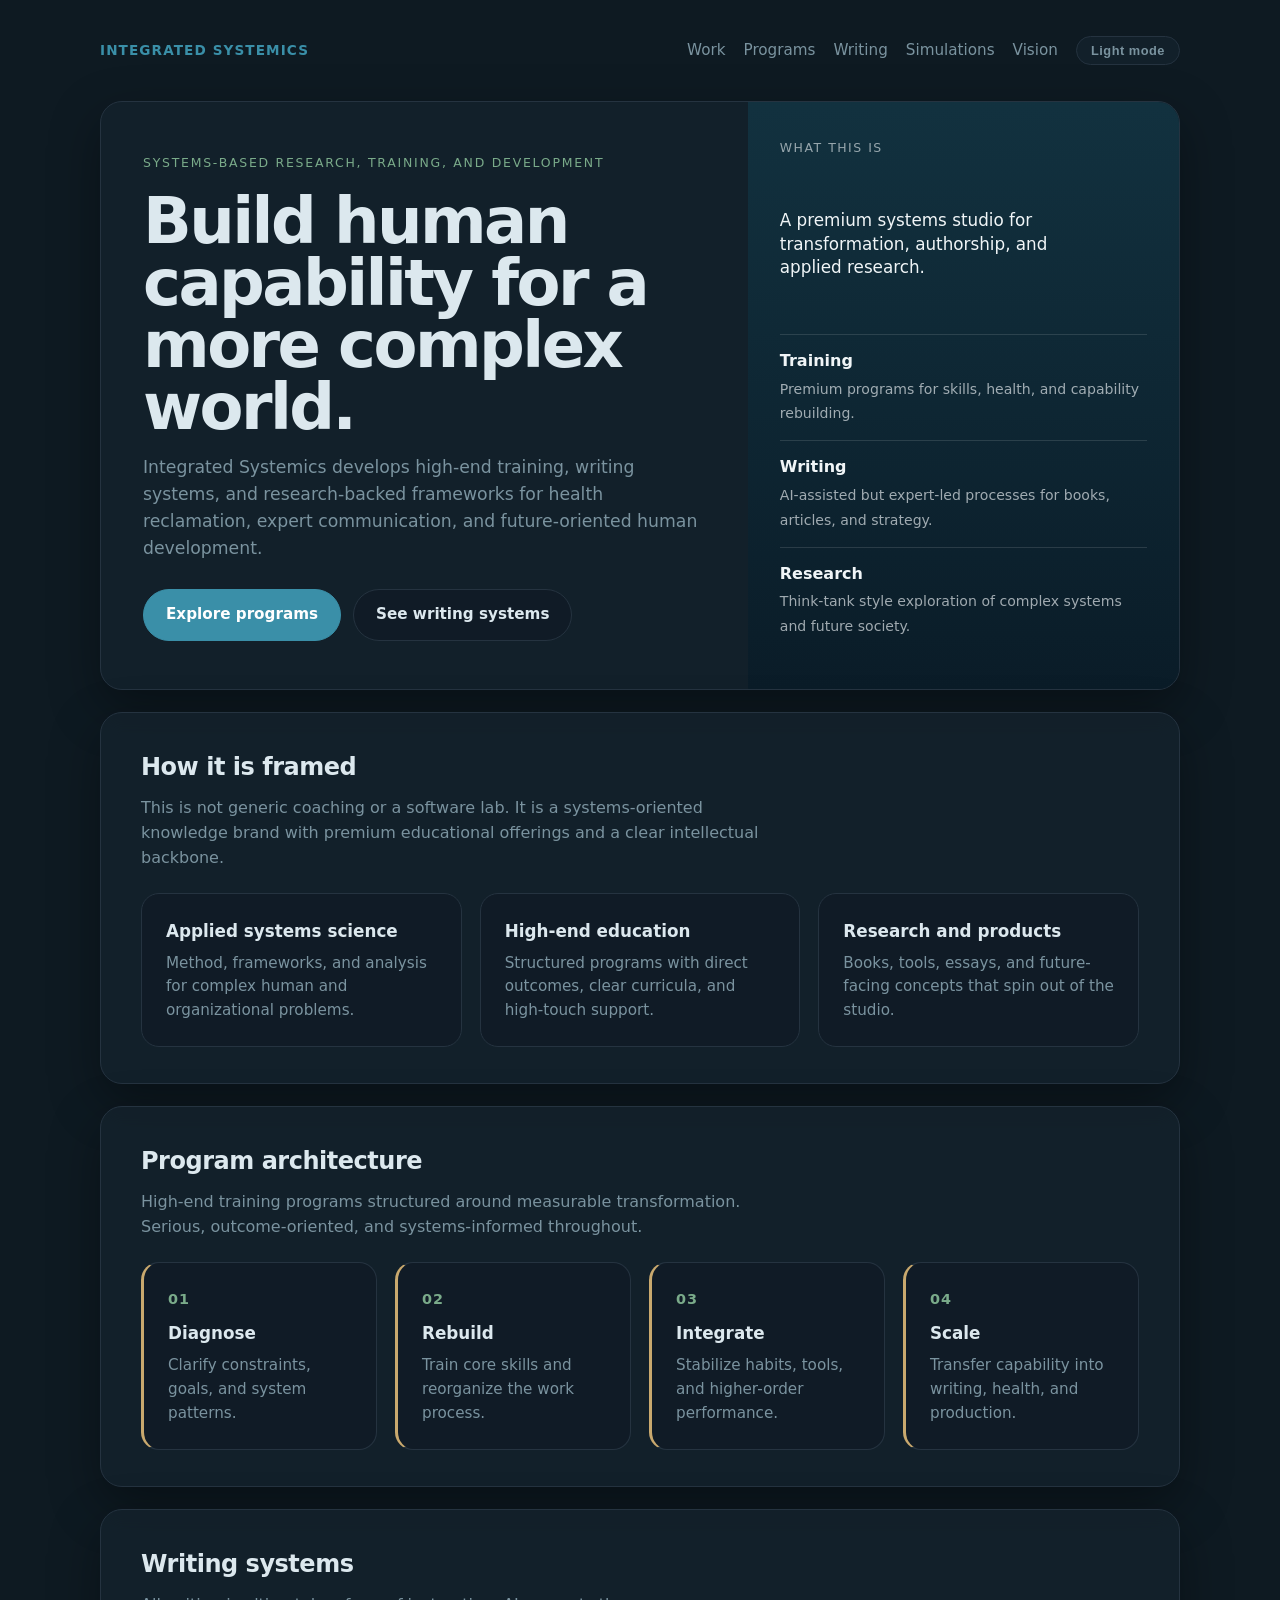
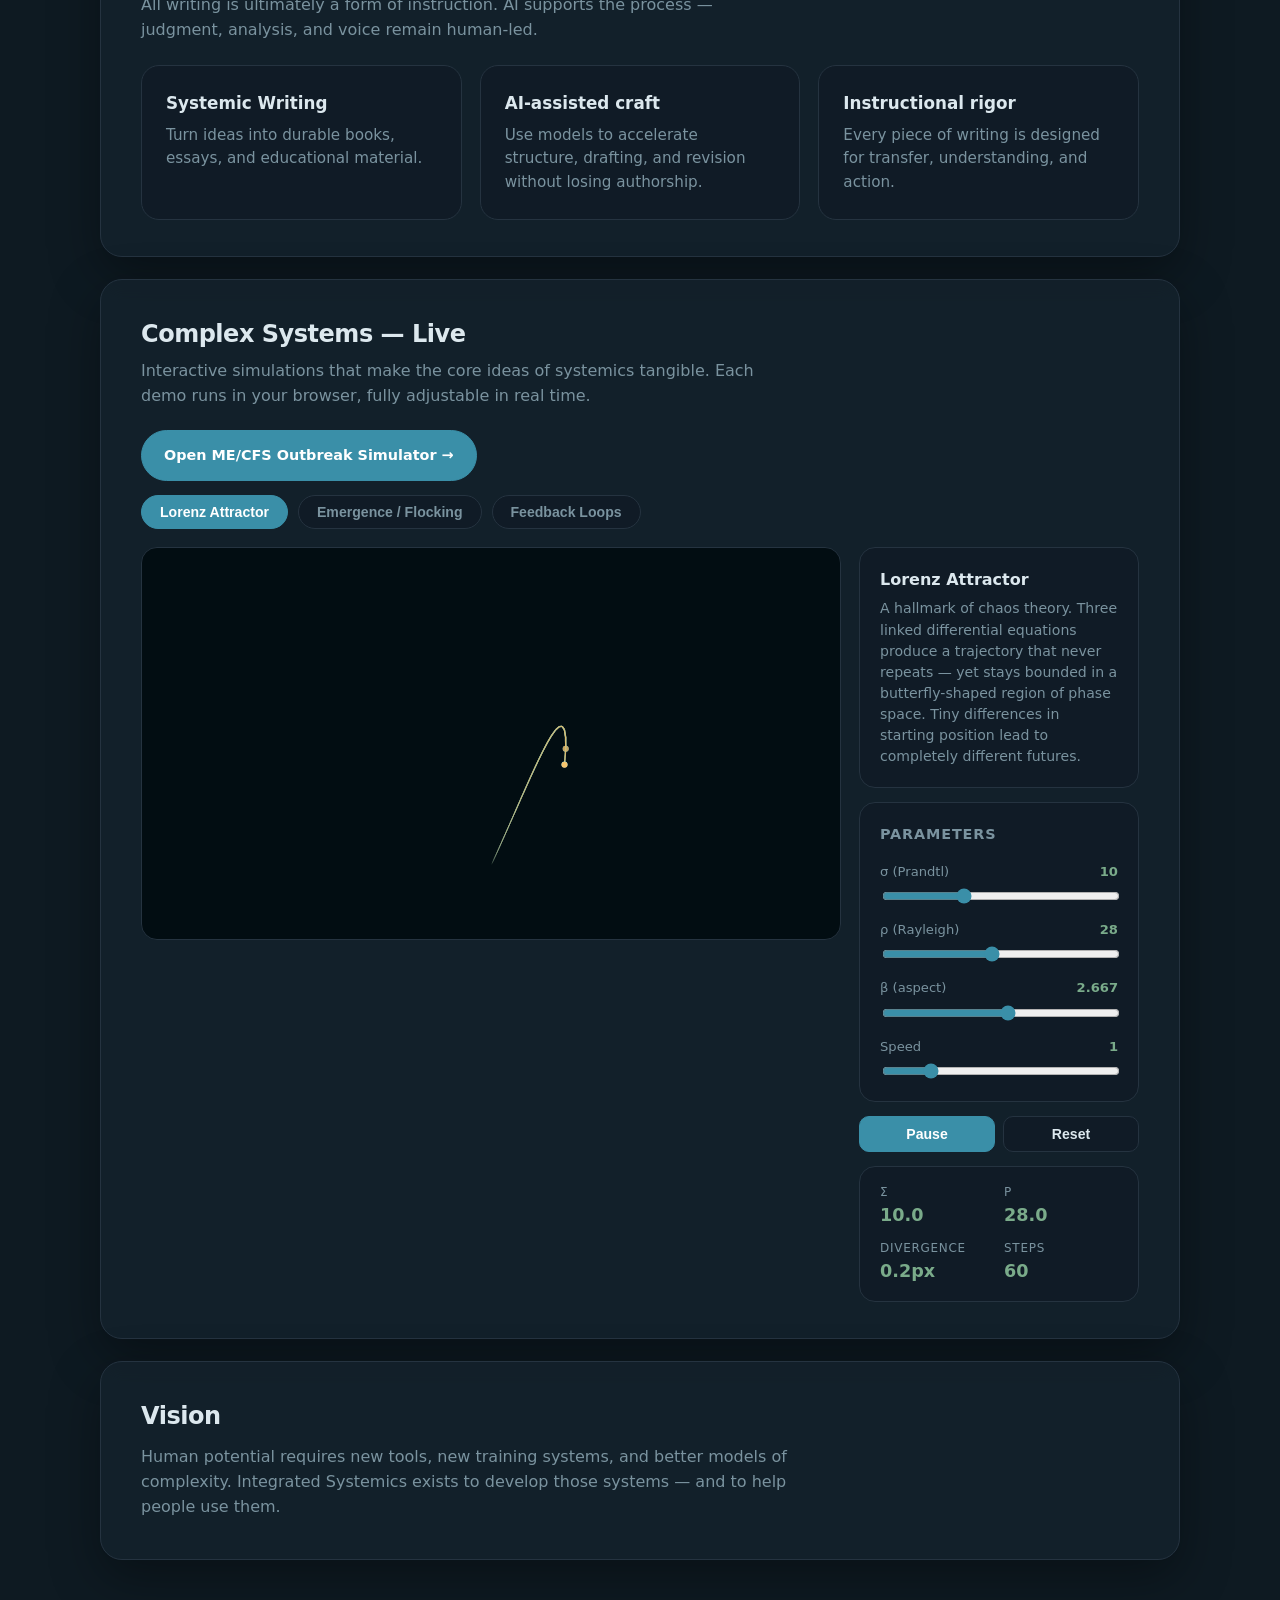
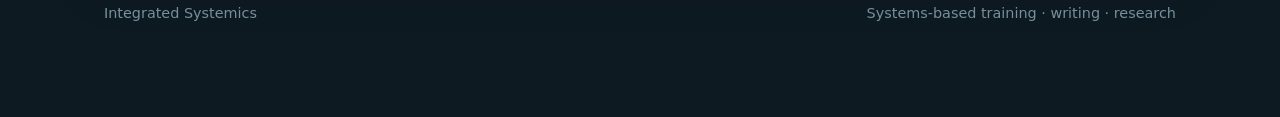
==== index.html @ 17e77167 "Update site ΓÇö Mon 06/01/2026 14:53:15.22" ====
<!doctype html>
<html lang="en" data-theme="dark">
<head>
  <meta charset="utf-8" />
  <meta name="viewport" content="width=device-width, initial-scale=1" />
  <title>Integrated Systemics</title>
  <link rel="stylesheet" href="style.css" />
  <script>
    (function(){
      const saved = localStorage.getItem('isrd-theme') || 'dark';
      document.documentElement.dataset.theme = saved;
      document.addEventListener('DOMContentLoaded', function(){
        const btn = document.getElementById('themeBtn');
        if (!btn) return;
        btn.textContent = saved === 'dark' ? 'Light mode' : 'Dark mode';
        btn.addEventListener('click', function(){
          const dark = document.documentElement.dataset.theme === 'dark';
          const next = dark ? 'light' : 'dark';
          document.documentElement.dataset.theme = next;
          btn.textContent = next === 'dark' ? 'Light mode' : 'Dark mode';
          localStorage.setItem('isrd-theme', next);
        });
      });
    })();
  </script>
</head>
<body>
  <div class="site-shell">

    <!-- ── Top bar ───────────────────────────────────────────────── -->
    <header class="topbar">
      <div class="brand" data-slot="brand">Integrated Systemics</div>
      <nav class="nav" id="mainNav">
        <!-- populated by render-index.js -->
        <button class="theme-toggle" id="themeBtn">Light mode</button>
      </nav>
    </header>

    <main>

      <!-- ── Hero ─────────────────────────────────────────────────── -->
      <section class="hero panel">
        <div class="hero-copy">
          <div class="eyebrow"  id="heroEyebrow"></div>
          <h1 id="heroHeadline"></h1>
          <p class="lede"       id="heroLede"></p>
          <div class="actions">
            <a class="btn primary" id="heroCTAPrimary"   href="#programs"></a>
            <a class="btn"         id="heroCTASecondary" href="#writing"></a>
          </div>
        </div>
        <aside class="hero-aside">
          <div class="aside-kicker"  id="heroAsideKicker"></div>
          <p class="aside-text"      id="heroAsideSummary"></p>
          <div id="heroStats"><!-- stats injected --></div>
        </aside>
      </section>

      <!-- ── Work ─────────────────────────────────────────────────── -->
      <section class="section panel" id="work">
        <h2 data-slot="section-heading"></h2>
        <p  data-slot="section-body"></p>
        <div data-slot="grid" class="grid three-up"></div>
      </section>

      <!-- ── Programs ─────────────────────────────────────────────── -->
      <section class="section panel" id="programs">
        <h2 data-slot="section-heading"></h2>
        <p  data-slot="section-body"></p>
        <div data-slot="grid" class="grid four-up"></div>
      </section>

      <!-- ── Writing ──────────────────────────────────────────────── -->
      <section class="section panel" id="writing">
        <h2 data-slot="section-heading"></h2>
        <p  data-slot="section-body"></p>
        <div data-slot="grid" class="grid three-up"></div>
      </section>

      <!-- ── Simulations ───────────────────────────────────────────── -->
      <section class="section panel sim-section" id="simulations">
        <h2 data-slot="section-heading"></h2>
        <p  data-slot="section-body"></p>

        <div style="margin-bottom:14px">
          <a class="btn primary" data-slot="sim-link" href="sims.html" style="font-size:.9rem"></a>
        </div>

        <div class="sim-tabs" id="simTabs">
          <button class="sim-tab active" data-sim="lorenz">Lorenz Attractor</button>
          <button class="sim-tab"        data-sim="boids">Emergence / Flocking</button>
          <button class="sim-tab"        data-sim="feedback">Feedback Loops</button>
        </div>

        <div class="sim-stage">
          <div class="sim-canvas-wrap">
            <canvas id="simCanvas"></canvas>
          </div>
          <div class="sim-controls">
            <div class="sim-info">
              <h4 id="simTitle">Loading…</h4>
              <p  id="simDesc"></p>
            </div>
            <div class="sim-params" id="simParams"><h4>Parameters</h4></div>
            <div class="sim-btns">
              <button class="sim-btn play" id="playBtn">Pause</button>
              <button class="sim-btn"      id="resetBtn">Reset</button>
            </div>
            <div class="sim-stats" id="simStats"></div>
          </div>
        </div>
        <!-- no data-slot="grid" — sim section has custom layout above -->
      </section>

      <!-- ── Vision ───────────────────────────────────────────────── -->
      <section class="section panel" id="vision">
        <h2 data-slot="section-heading"></h2>
        <p  data-slot="section-body"></p>
      </section>

    </main>

    <footer class="footer">
      <div id="footerBrand"></div>
      <div id="footerTagline"></div>
    </footer>
  </div>

  <script type="module">
    import { renderIndex } from './js/render-index.js';
    import { SimEngine }   from './sim-engine.js';
    import { LorenzSim }   from './sims/lorenz.js';
    import { BoidsSim }    from './sims/boids.js';
    import { FeedbackSim } from './sims/feedback.js';

    // ── Content render (populates all text from JSON) ──────────────
    await renderIndex();

    // ── Inline sim engine ──────────────────────────────────────────
    const engine = new SimEngine('simCanvas');
    engine.register('lorenz',   LorenzSim);
    engine.register('boids',    BoidsSim);
    engine.register('feedback', FeedbackSim);

    const SIMS = { lorenz: LorenzSim, boids: BoidsSim, feedback: FeedbackSim };

    function buildParams(simId) {
      const sim  = SIMS[simId];
      const wrap = document.getElementById('simParams');
      wrap.innerHTML = '<h4>Parameters</h4>';
      for (const [key, cfg] of Object.entries(sim.params)) {
        const row = document.createElement('div');
        row.className = 'param-row';
        row.innerHTML = `
          <label>${cfg.label} <span id="val-${key}">${cfg.default}</span></label>
          <input type="range" min="${cfg.min}" max="${cfg.max}" step="${cfg.step}"
                 value="${cfg.default}" data-key="${key}" />`;
        wrap.appendChild(row);
      }
      wrap.querySelectorAll('input[type=range]').forEach(inp => {
        inp.addEventListener('input', () => {
          document.getElementById('val-' + inp.dataset.key).textContent =
            (+inp.value).toFixed(inp.step.includes('.') ? inp.step.split('.')[1].length : 0);
          engine.setParam(inp.dataset.key, inp.value);
        });
      });
    }

    function loadSim(id) {
      const sim = SIMS[id];
      document.getElementById('simTitle').textContent = sim.label;
      document.getElementById('simDesc').textContent  = sim.description;
      buildParams(id);
      engine.load(id);
      document.getElementById('playBtn').textContent = 'Pause';
      document.getElementById('playBtn').classList.add('play');
    }

    engine.onStats(stats => {
      document.getElementById('simStats').innerHTML = Object.entries(stats)
        .map(([k,v]) => `<div class="stat-pill"><span>${k}</span><span>${v}</span></div>`)
        .join('');
    });

    document.getElementById('simTabs').addEventListener('click', e => {
      const tab = e.target.closest('.sim-tab');
      if (!tab) return;
      document.querySelectorAll('.sim-tab').forEach(t => t.classList.remove('active'));
      tab.classList.add('active');
      loadSim(tab.dataset.sim);
    });

    document.getElementById('playBtn').addEventListener('click', () => {
      const pb = document.getElementById('playBtn');
      if (engine.isRunning) {
        engine.pause(); pb.textContent = 'Play'; pb.classList.remove('play');
      } else {
        engine.play();  pb.textContent = 'Pause'; pb.classList.add('play');
      }
    });

    document.getElementById('resetBtn').addEventListener('click', () => {
      engine.reset();
      document.getElementById('playBtn').textContent = 'Pause';
      document.getElementById('playBtn').classList.add('play');
    });

    loadSim('lorenz');
  </script>
</body>
</html>
---- style.css ----
/* ─── Theme tokens ─────────────────────────────────────────────────── */
:root {
  --bg:       #ddd9d0;
  --bg2:      #ccc8bf;
  --panel:    rgba(255,255,255,.78);
  --panel-b:  rgba(255,255,255,.92);
  --text:     #12202a;
  --muted:    #54626d;
  --line:     #bfc4be;
  --accent:   #1f4b5a;
  --accent2:  #5e7c6a;
  --warm:     #b59b6a;
  --hero-dark:linear-gradient(180deg,rgba(31,75,90,.96),rgba(22,40,50,.96));
  --shadow:   0 18px 50px rgba(18,32,43,.10);
  --max:      1120px;
  --radius:   22px;
}

[data-theme="dark"] {
  --bg:       #0e1a22;
  --bg2:      #0a1219;
  --panel:    rgba(20,34,44,.88);
  --panel-b:  rgba(16,28,38,.95);
  --text:     #dce8ee;
  --muted:    #7a939f;
  --line:     #253340;
  --accent:   #3a8fa8;
  --accent2:  #7aab8a;
  --warm:     #c9a96e;
  --hero-dark:linear-gradient(180deg,rgba(18,50,64,.97),rgba(10,28,40,.97));
  --shadow:   0 18px 50px rgba(0,0,0,.35);
}

/* ─── Reset / base ─────────────────────────────────────────────────── */
*, *::before, *::after { box-sizing: border-box; }
html { scroll-behavior: smooth; }

body {
  margin: 0;
  font-family: Inter, ui-sans-serif, system-ui, -apple-system, BlinkMacSystemFont, "Segoe UI", sans-serif;
  background: var(--bg);
  color: var(--text);
  line-height: 1.55;
  transition: background .3s, color .3s;
}

a { color: inherit; text-decoration: none; }
a:hover { opacity: .8; }

.site-shell {
  max-width: var(--max);
  margin: 0 auto;
  padding: 28px 20px 72px;
}

/* ─── Top bar ──────────────────────────────────────────────────────── */
.topbar {
  display: flex;
  justify-content: space-between;
  align-items: center;
  gap: 16px;
  padding: 8px 0 28px;
  flex-wrap: wrap;
}

.brand {
  font-weight: 700;
  letter-spacing: .08em;
  text-transform: uppercase;
  font-size: .85rem;
  color: var(--accent);
}

.nav {
  display: flex;
  align-items: center;
  gap: 18px;
  color: var(--muted);
  font-size: .95rem;
  flex-wrap: wrap;
}

/* ─── Theme toggle ─────────────────────────────────────────────────── */
.theme-toggle {
  background: var(--panel);
  border: 1px solid var(--line);
  border-radius: 999px;
  padding: 6px 14px;
  font-size: .8rem;
  font-weight: 600;
  color: var(--muted);
  cursor: pointer;
  letter-spacing: .04em;
  transition: background .2s, color .2s;
  backdrop-filter: blur(6px);
}
.theme-toggle:hover { color: var(--text); }

/* ─── Panel base ───────────────────────────────────────────────────── */
.panel {
  background: var(--panel);
  backdrop-filter: blur(10px);
  border: 1px solid var(--line);
  border-radius: var(--radius);
  box-shadow: var(--shadow);
}

/* ─── Hero ─────────────────────────────────────────────────────────── */
.hero {
  display: grid;
  grid-template-columns: 1.2fr .8fr;
  gap: 0;
  align-items: stretch;
  margin-top: 8px;
  overflow: hidden;
}

.hero-copy { padding: 48px 42px; }

.eyebrow {
  display: inline-block;
  font-size: .78rem;
  text-transform: uppercase;
  letter-spacing: .14em;
  color: var(--accent2);
  margin-bottom: 16px;
}

h1 {
  margin: .1rem 0 16px;
  font-size: clamp(2.2rem, 5vw, 4rem);
  line-height: .97;
  letter-spacing: -.04em;
  max-width: 12ch;
}

.lede {
  max-width: 56ch;
  font-size: 1.08rem;
  color: var(--muted);
  margin: 0 0 28px;
}

.actions { display: flex; gap: 12px; flex-wrap: wrap; }

.btn {
  padding: 13px 22px;
  border-radius: 999px;
  font-weight: 600;
  font-size: .95rem;
  border: 1px solid var(--line);
  background: var(--panel-b);
  color: var(--text);
  display: inline-block;
  cursor: pointer;
  transition: opacity .15s;
}
.btn.primary {
  background: var(--accent);
  color: #fff;
  border-color: var(--accent);
}

.hero-aside {
  padding: 36px 32px;
  background: var(--hero-dark);
  color: #f0f5f7;
  display: flex;
  flex-direction: column;
  justify-content: space-between;
  gap: 8px;
}
.aside-kicker {
  font-size: .78rem;
  letter-spacing: .12em;
  text-transform: uppercase;
  color: rgba(240,245,247,.6);
}
.aside-text {
  font-size: 1.05rem;
  margin: 10px 0 12px;
  max-width: 26ch;
  line-height: 1.4;
}
.stat { padding: 14px 0; border-top: 1px solid rgba(255,255,255,.12); }
.stat strong { display: block; font-size: 1rem; margin-bottom: 3px; }
.stat span { font-size: .88rem; color: rgba(240,245,247,.65); }

/* ─── Content sections ─────────────────────────────────────────────── */
.section {
  margin-top: 22px;
  padding: 36px 40px;
}
.section h2 {
  margin: 0 0 10px;
  font-size: 1.5rem;
  letter-spacing: -.02em;
}
.section > p {
  margin: 0 0 4px;
  color: var(--muted);
  max-width: 64ch;
}

/* ─── Grids ────────────────────────────────────────────────────────── */
.grid { display: grid; gap: 18px; margin-top: 22px; }
.three-up { grid-template-columns: repeat(3, 1fr); }
.four-up  { grid-template-columns: repeat(4, 1fr); }

/* ─── Cards ────────────────────────────────────────────────────────── */
.card {
  padding: 24px;
  border: 1px solid var(--line);
  border-radius: 18px;
  background: var(--panel-b);
}
.card h3 { margin: 0 0 8px; font-size: 1.05rem; }
.card p   { margin: 0; color: var(--muted); font-size: .95rem; }

/* ─── Steps ────────────────────────────────────────────────────────── */
.step {
  padding: 24px;
  border: 1px solid var(--line);
  border-left: 3px solid var(--warm);
  border-radius: 18px;
  background: var(--panel-b);
}
.step > span {
  font-weight: 700;
  color: var(--accent2);
  display: inline-block;
  margin-bottom: 10px;
  font-size: .9rem;
  letter-spacing: .06em;
}
.step h3 { margin: 0 0 8px; font-size: 1.05rem; }
.step p  { margin: 0; color: var(--muted); font-size: .95rem; }

/* ─── Simulations section ──────────────────────────────────────────── */
.sim-section { margin-top: 22px; padding: 36px 40px; }
.sim-section h2 { margin: 0 0 6px; font-size: 1.5rem; letter-spacing: -.02em; }
.sim-section > p { color: var(--muted); margin: 0 0 22px; max-width: 64ch; }

.sim-tabs {
  display: flex;
  gap: 10px;
  flex-wrap: wrap;
  margin-bottom: 18px;
}
.sim-tab {
  padding: 8px 18px;
  border-radius: 999px;
  border: 1px solid var(--line);
  background: var(--panel-b);
  color: var(--muted);
  font-size: .88rem;
  font-weight: 600;
  cursor: pointer;
  transition: all .15s;
}
.sim-tab.active, .sim-tab:hover {
  background: var(--accent);
  color: #fff;
  border-color: var(--accent);
}

.sim-stage {
  display: grid;
  grid-template-columns: 1fr 280px;
  gap: 18px;
  align-items: start;
}

.sim-canvas-wrap {
  border-radius: 16px;
  overflow: hidden;
  border: 1px solid var(--line);
  background: #040e14;
  position: relative;
}
.sim-canvas-wrap canvas {
  display: block;
  width: 100%;
}

.sim-controls {
  display: flex;
  flex-direction: column;
  gap: 14px;
}

.sim-info {
  background: var(--panel-b);
  border: 1px solid var(--line);
  border-radius: 16px;
  padding: 20px;
}
.sim-info h4 { margin: 0 0 6px; font-size: 1rem; color: var(--text); }
.sim-info p  { margin: 0; font-size: .88rem; color: var(--muted); line-height: 1.5; }

.sim-params {
  background: var(--panel-b);
  border: 1px solid var(--line);
  border-radius: 16px;
  padding: 20px;
  display: flex;
  flex-direction: column;
  gap: 14px;
}
.sim-params h4 { margin: 0 0 2px; font-size: .9rem; color: var(--muted); letter-spacing: .06em; text-transform: uppercase; }

.param-row { display: flex; flex-direction: column; gap: 4px; }
.param-row label { font-size: .82rem; color: var(--muted); display: flex; justify-content: space-between; }
.param-row label span { color: var(--accent2); font-weight: 600; }
.param-row input[type=range] {
  width: 100%;
  accent-color: var(--accent);
  cursor: pointer;
}

.sim-btns { display: flex; gap: 8px; }
.sim-btn {
  flex: 1;
  padding: 9px 0;
  border-radius: 10px;
  border: 1px solid var(--line);
  background: var(--panel-b);
  color: var(--text);
  font-size: .88rem;
  font-weight: 600;
  cursor: pointer;
  transition: background .15s;
}
.sim-btn:hover { background: var(--accent); color: #fff; border-color: var(--accent); }
.sim-btn.play  { background: var(--accent); color: #fff; border-color: var(--accent); }

.sim-stats {
  background: var(--panel-b);
  border: 1px solid var(--line);
  border-radius: 16px;
  padding: 16px 20px;
  display: grid;
  grid-template-columns: 1fr 1fr;
  gap: 10px;
}
.stat-pill { display: flex; flex-direction: column; }
.stat-pill span:first-child { font-size: .75rem; color: var(--muted); text-transform: uppercase; letter-spacing: .06em; }
.stat-pill span:last-child  { font-size: 1.1rem; font-weight: 700; color: var(--accent2); }

/* ─── Footer ───────────────────────────────────────────────────────── */
.footer {
  display: flex;
  justify-content: space-between;
  gap: 18px;
  flex-wrap: wrap;
  margin-top: 22px;
  padding: 20px 4px;
  color: var(--muted);
  font-size: .9rem;
}

/* ─── Responsive ───────────────────────────────────────────────────── */
@media (max-width: 900px) {
  .hero                      { grid-template-columns: 1fr; }
  .hero-copy                 { padding: 32px 28px; }
  .three-up, .four-up        { grid-template-columns: 1fr; }
  .section, .sim-section     { padding: 28px 24px; }
  h1                         { max-width: none; }
  .sim-stage                 { grid-template-columns: 1fr; }
}
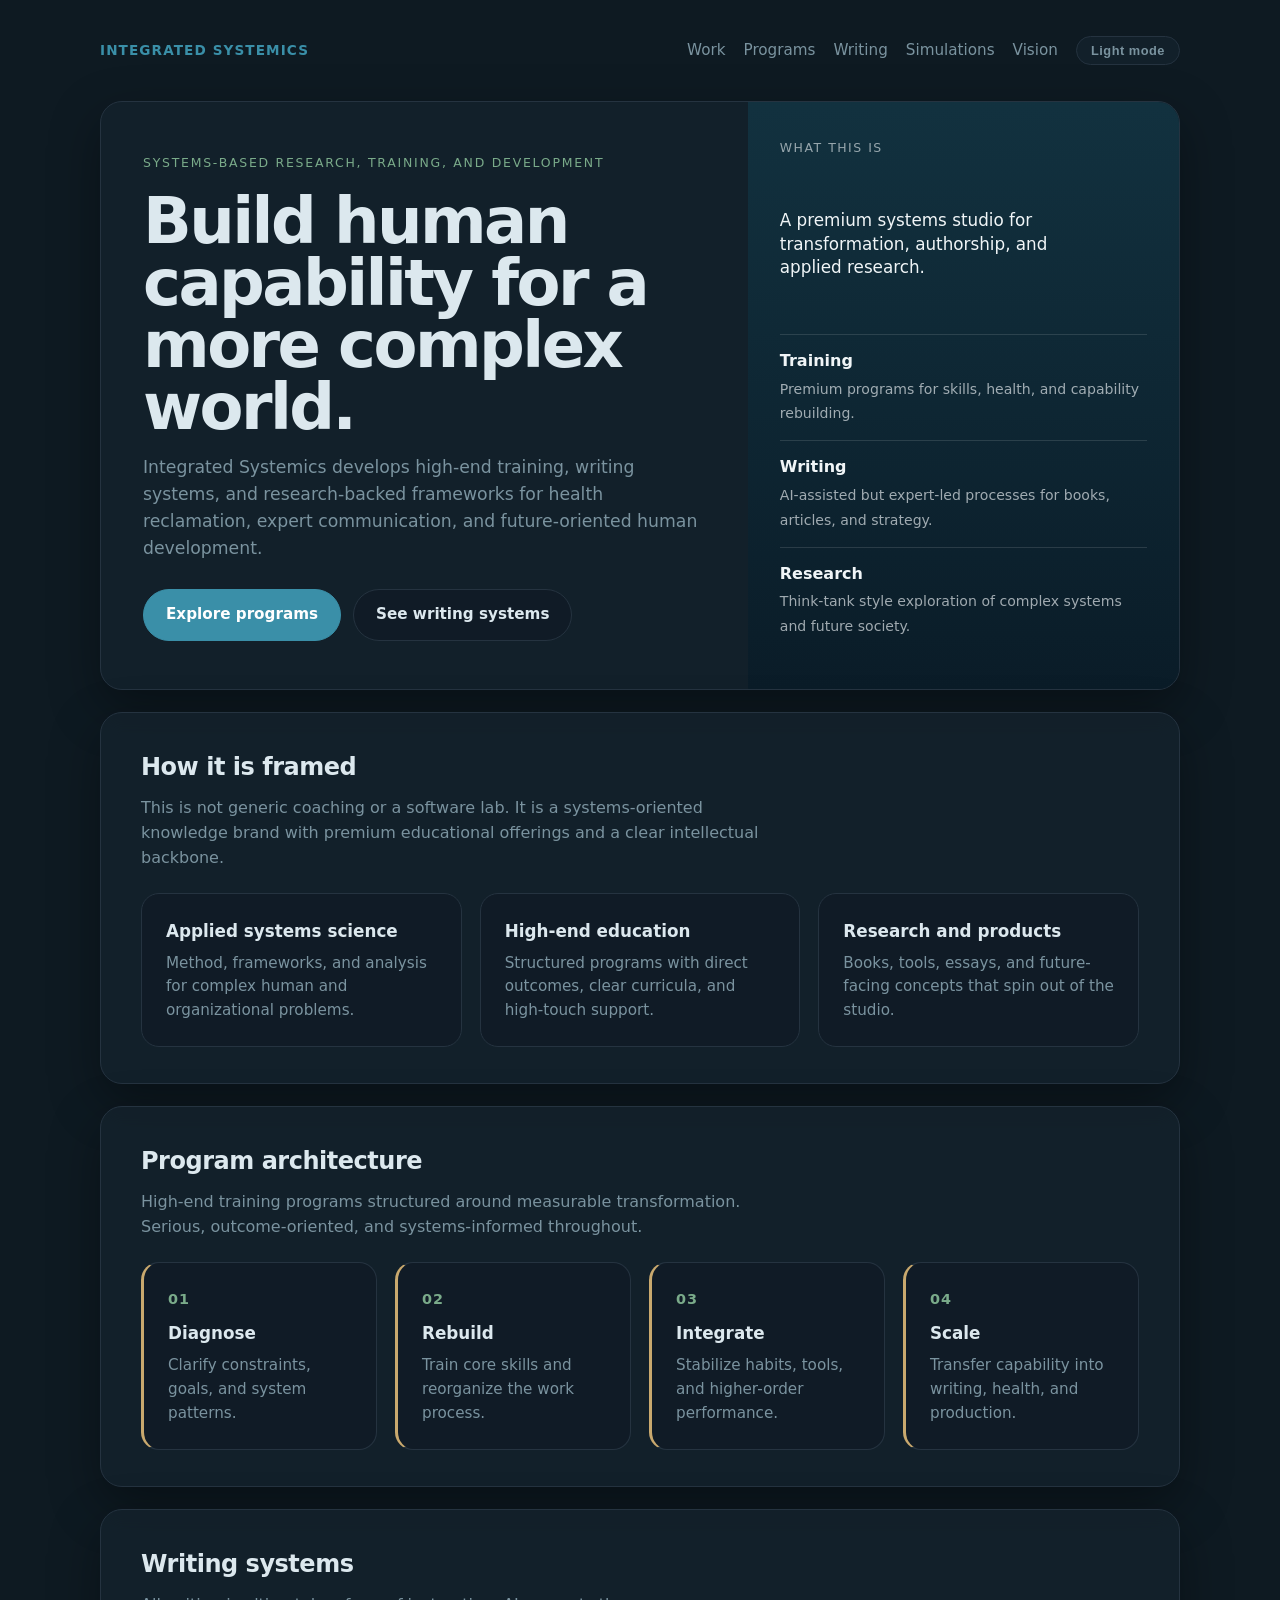
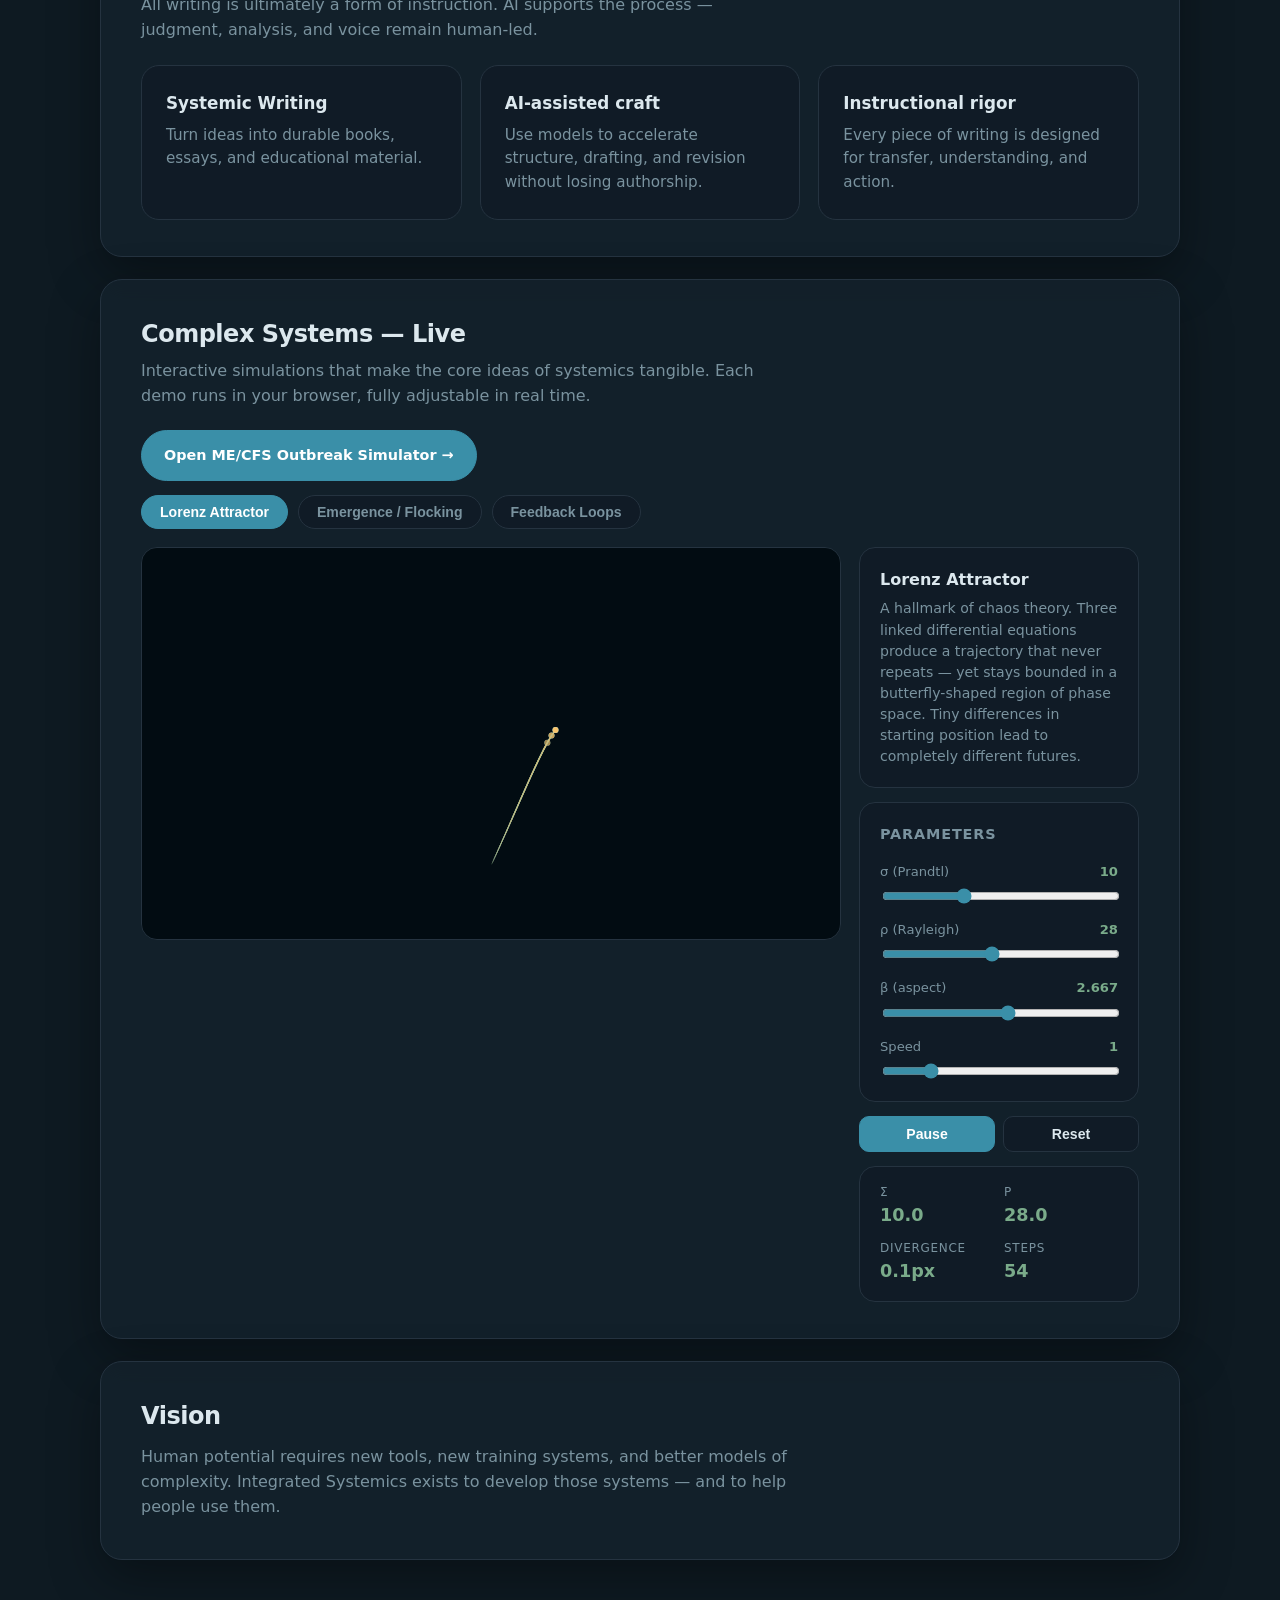
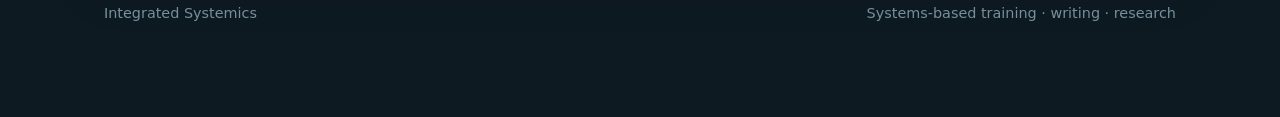
==== commit 5068d500: "Add slider min/max labels, personal env exposures (mold/chemical/air), file:// protocol error page; " ====
--- a/index.html
+++ b/index.html
@@ -127,6 +127,16 @@
   </div>
 
   <script type="module">
+    if (location.protocol === 'file:') {
+      document.body.innerHTML = `<div style="font-family:Inter,sans-serif;padding:48px;max-width:540px;
+        margin:80px auto;background:#0e1a22;color:#c8dce4;border-radius:18px;border:1px solid #253340;line-height:1.7">
+        <div style="font-size:1.2rem;font-weight:700;margin-bottom:10px;color:#e0eef4">Local server required</div>
+        <p>This page uses ES modules and loads content from JSON files, which browsers block on <code>file://</code>.</p>
+        <p><strong>Fix:</strong> double-click <code>run_local.bat</code> in the project folder, then open
+        <a href="http://localhost:8000" style="color:#3a8fa8">http://localhost:8000</a>.</p>
+      </div>`;
+      throw new Error('file:// not supported');
+    }
     import { renderIndex } from './js/render-index.js';
     import { SimEngine }   from './sim-engine.js';
     import { LorenzSim }   from './sims/lorenz.js';
